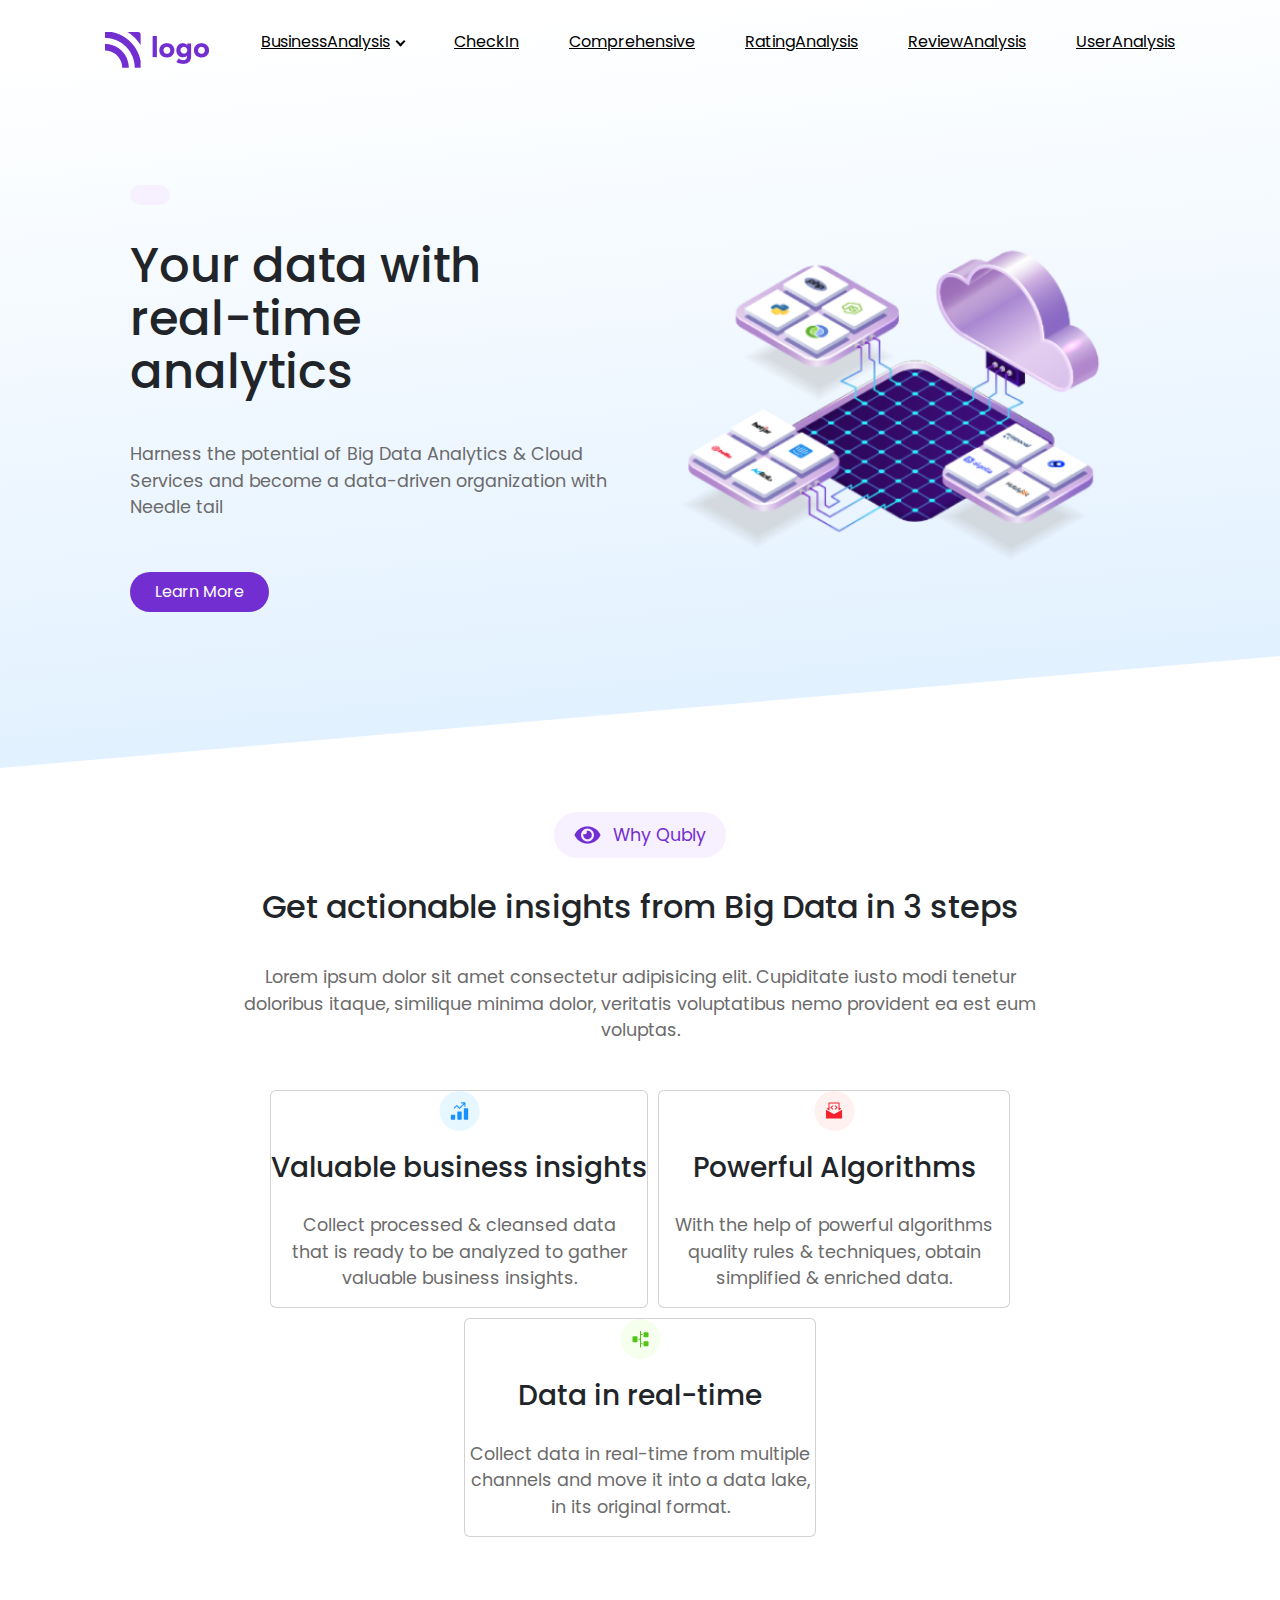
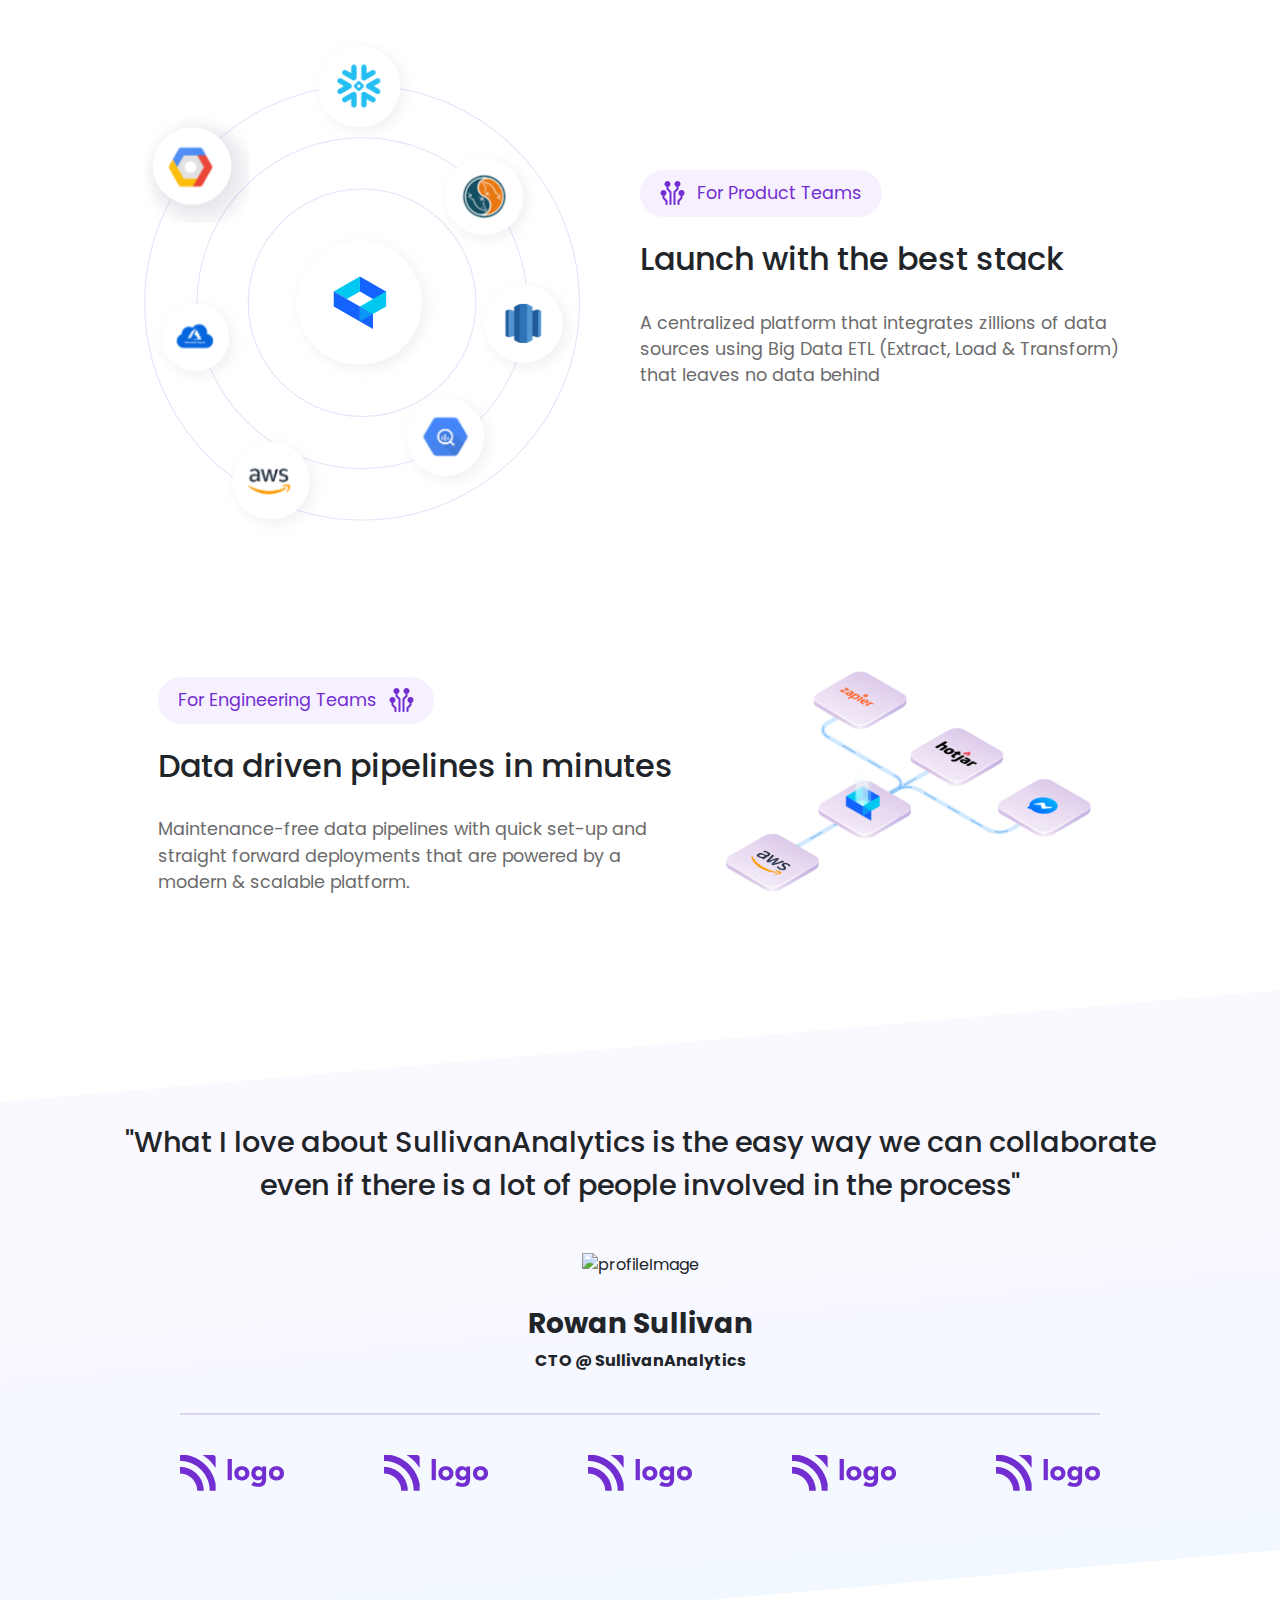
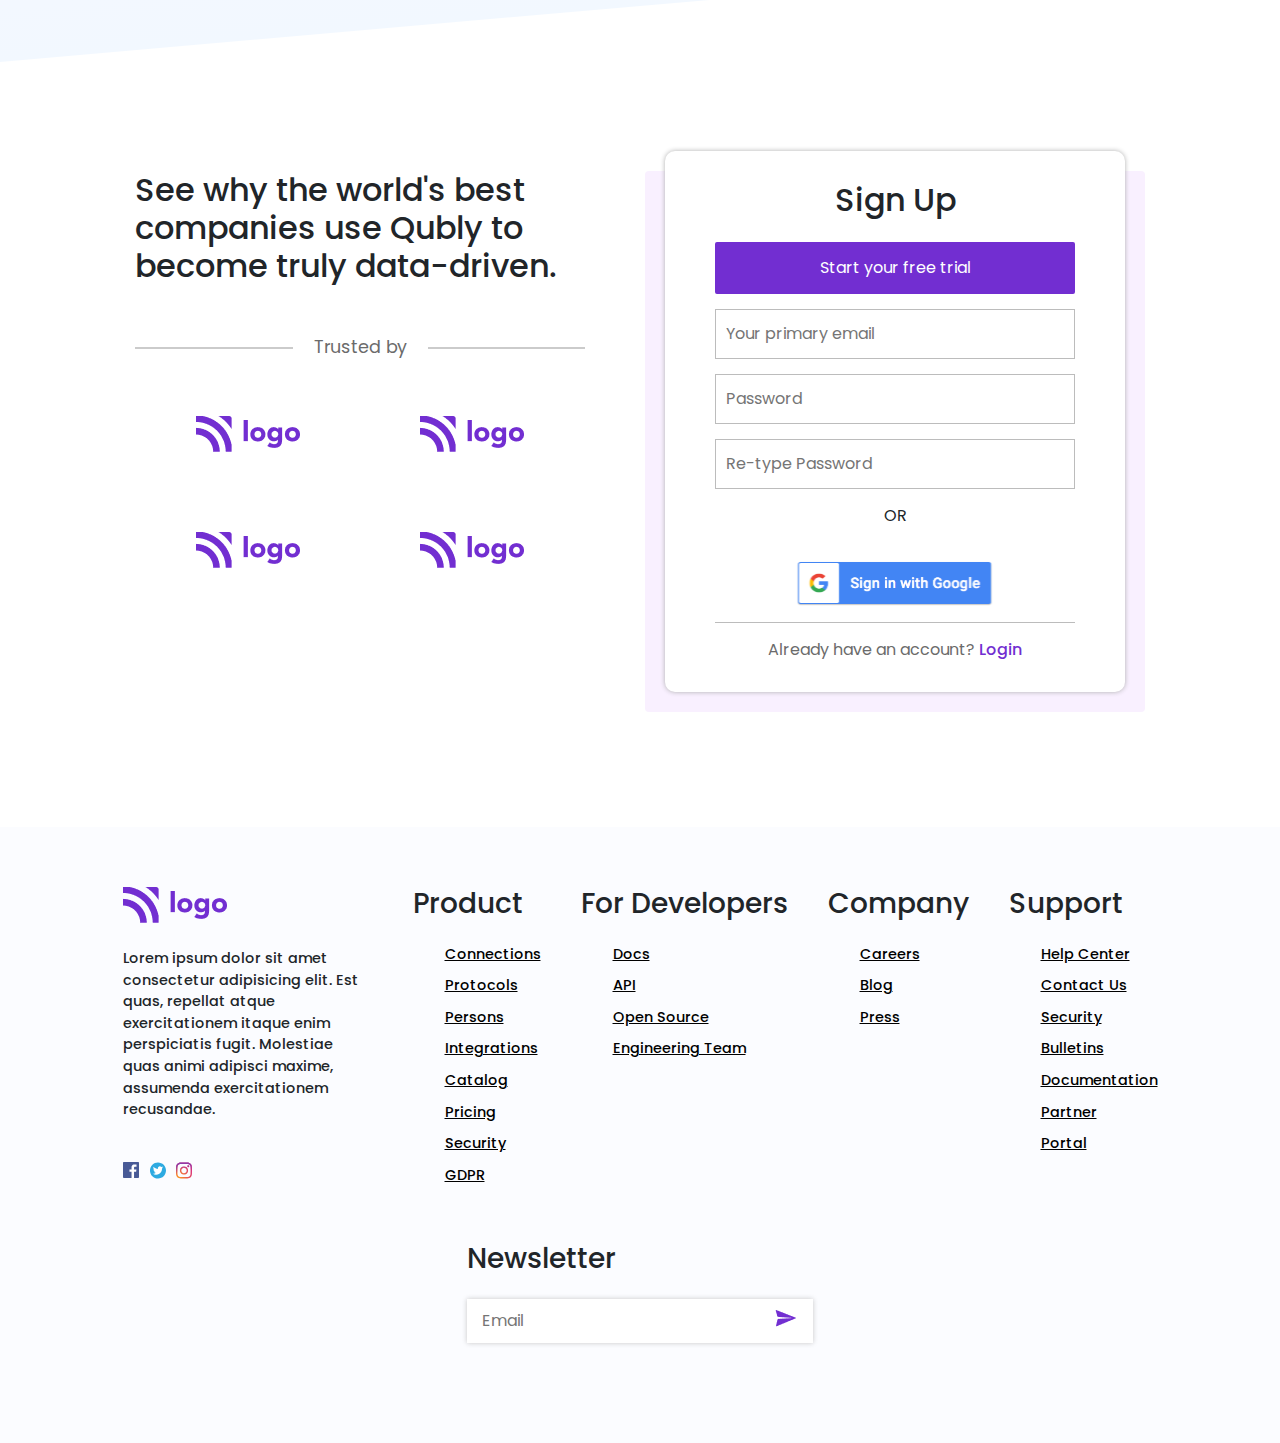
==== index.html @ 21f2624f "boostrap added" ====
<!DOCTYPE html>
<html lang="en">
  <head>
    <meta charset="UTF-8" />
    <meta http-equiv="X-UA-Compatible" content="IE=edge" />
    <meta name="viewport" content="width=device-width, initial-scale=1.0" />
    <title>Data Analytics</title>
    <link rel="stylesheet" href="./CSS/style.css" />
    <link rel="preconnect" href="https://fonts.googleapis.com" />
    <link rel="preconnect" href="https://fonts.gstatic.com" crossorigin />
    <link
      href="https://fonts.googleapis.com/css2?family=Poppins:ital,wght@0,100;0,200;0,300;0,400;0,500;0,600;0,700;0,800;0,900;1,100;1,200;1,300;1,400;1,500;1,600;1,700;1,800;1,900&display=swap"
      rel="stylesheet"
    />

    <!-- boostrap -->

    <link href="https://cdn.jsdelivr.net/npm/bootstrap@5.3.3/dist/css/bootstrap.min.css" rel="stylesheet" integrity="sha384-QWTKZyjpPEjISv5WaRU9OFeRpok6YctnYmDr5pNlyT2bRjXh0JMhjY6hW+ALEwIH" crossorigin="anonymous">
  </head>
  <body>
    <div class="wrapper-container">
      <!-- Header -->
      <header class="header-section">
        <div class="header-content">
          <!-- Navbar -->
          <nav aria-label="Navbar">
            <div class="navbar-container p-15">
              <a href="./index.html">
                <img src="./images/Logo.png" alt="logo" class="logo nav-logo" />
              </a>
             
              <div class="toggle-bar">
                <span class="bar"></span>
              </div>
              <div class="nav-elements">
                <ul class="grow-list">
                  <li class="list-item"><a href="./Components/BusinessAnalysis.html">BusinessAnalysis</a></li>
                  <li class="list-item"><a href="">CheckIn</a></li>
                  <li class="list-item"><a href="">Comprehensive</a></li>
                  <li class="list-item"><a href="">RatingAnalysis</a></li>
                  <li class="list-item"><a href="">ReviewAnalysis</a></li>
                  <li class="list-item"><a href="">UserAnalysis</a></li>
                </ul>
              </div>
            </div>
          </nav>
          <!-- Hero Section -->
          <div class="hero-container p-15">
            <div class="hero-left">
              <div class="version highlight">
              </div>
              <h1 class="hero-heading">
                <span>Your data with</span> real-time analytics
              </h1>
              <p class="hero-description">
                <span
                  >Harness the potential of Big Data Analytics & Cloud Services </span
                >and become a data-driven organization with Needle tail
              </p>
              <div class="hero-btn-container">
                <button class="customize-btn hero-btn-1">Learn More </button>
              </div>
            </div>
            <img src="./images/image 1.png" alt="hero-image" class="hero-img" />
          </div>
        </div>
      </header>

      <!-- Mid Section -->
      <main class="main-section">
        <div class="mid-container p-15">
          <div class="mid-top">
            <div class="highlight">
              <img src="./images/Icon awesome-eye.png" alt="eyeImage" />
              <span>Why Qubly</span>
            </div>
            <h2 class="mid-heading">
              Get actionable insights from Big Data in 3 steps
            </h2>
            <p class="mid-description">
              Lorem ipsum dolor sit amet consectetur adipisicing elit.
              Cupiditate iusto modi tenetur doloribus itaque, similique minima
              dolor, veritatis voluptatibus nemo provident ea est eum voluptas.
            </p>
          </div>

          <div class="mid-cards-container">
            <!-- card 1 -->
            <div class="card">
              <img src="./images/chart-bar-33.svg" alt="chartImage" />
              <h3 class="card-heading">Valuable business insights</h3>
              <p class="card-description">
                <span>Collect processed & cleansed data that </span
                ><span>is ready to be analyzed to gather </span>valuable
                business insights.
              </p>
            </div>

            <!-- Card 2 -->
            <div class="card">
              <img src="./images/newsletter-dev.svg" alt="newsletterImage" />
              <h3 class="card-heading">Powerful Algorithms</h3>
              <p class="card-description">
                <span>With the help of powerful algorithms </span
                ><span>quality rules & techniques, obtain </span>simplified &
                enriched data.
              </p>
            </div>

            <!-- Card 3 -->
            <div class="card">
              <img src="./images/timeline.svg" alt="chartImage" />
              <h3 class="card-heading">Data in real-time</h3>
              <p class="card-description">
                <span>Collect data in real-time from multiple </span
                ><span>channels and move it into a data lake, in </span>its
                original format.
              </p>
            </div>
          </div>

          <!-- Product Teams -->
          <div class="teams-container">
            <img
              src="./images/Group 21.svg"
              alt="productImage"
              class="team-img"
            />
            <div class="team">
              <div class="highlight">
                <img src="./images/Group 11.svg" alt="" />
                <span>For Product Teams</span>
              </div>
              <h2 class="product-teams-heading">Launch with the best stack</h2>
              <p class="product-team-description">
                <span
                  >A centralized platform that integrates zillions of data
                  sources </span
                ><span
                  >using Big Data ETL (Extract, Load & Transform) that leaves </span
                >no data behind
              </p>
            </div>
          </div>

          <!-- Engineering Teams -->
          <div class="teams-container engineering-team">
            <div class="team">
              <div class="highlight">
                <img src="./images/Group 11.svg" alt="" />
                <span>For Engineering Teams</span>
              </div>
              <h2 class="product-teams-heading">
                Data driven pipelines in minutes
              </h2>
              <p class="product-team-description">
                <span
                  >Maintenance-free data pipelines with quick set-up and </span
                ><span>
                  straight forward deployments that are powered by a modern </span
                >& scalable platform.
              </p>
            </div>
            <img src="./images/image 6.png" alt="" class="team-img" />
          </div>
        </div>
      </main>

      <!-- CTO -->
      <section class="cto-section">
        <div class="cto-container p-15">
          <div class="cto-profile">
            <p class="cto-description">
              <span
                >"What I love about SullivanAnalytics is the easy way we can
                collaborate even if </span
              >there is a lot of people involved in the process"
            </p>
            <img src="./images/Profile.svg" alt="profileImage" />
            <div class="profile-details">
              <h3 class="profile">Rowan Sullivan</h3>
              <span class="profile">CTO @ SullivanAnalytics</span>
            </div>
          </div>
          <div class="logo-container">
            <img src="./images/Logo.png" alt="" class="logo mid-logo" />
            <img src="./images/Logo.png" alt="" class="logo mid-logo" />
            <img src="./images/Logo.png" alt="" class="logo mid-logo" />
            <img src="./images/Logo.png" alt="" class="logo mid-logo" />
            <img src="./images/Logo.png" alt="" class="logo mid-logo" />
          </div>
        </div>
      </section>

      <!-- Mid Bottom -->
      <section class="mid-bottom">
        <div class="mid-bottom-container p-15">
          <div class="mid-bottom-left">
            <h2 class="mid-bottom-heading">
              <span>See why the world's best </span
              ><span>companies use Qubly to </span>become truly data-driven.
            </h2>
            <p>Trusted by</p>
            <div class="mid-bottom-logo-container">
              <img src="./images/Logo.png" alt="" class="logo" />
              <img src="./images/Logo.png" alt="" class="logo" />
              <img src="./images/Logo.png" alt="" class="logo" />
              <img src="./images/Logo.png" alt="" class="logo" />
            </div>
          </div>
          <div class="sign-up">
            <div class="sign-up-container">
              <h2 class="sign-up-heading">Sign Up</h2>
              <button class="trial-btn">Start your free trial</button>
              <input
                type="email"
                name="Email"
                id=""
                class="email"
                placeholder="Your primary email"
              />
              <input
                type="password"
                name="Password"
                id=""
                class="password"
                placeholder="Password"
              />
              <input
                type="password"
                name="ConfirmPassword"
                id=""
                placeholder="Re-type Password"
              />
              <p>OR</p>
              <a href=""
                ><img
                  src="./images/btn_google_signin_dark_normal_web@2x.svg"
                  alt="SignIn"
              /></a>
              <div class="line"></div>
              <span>Already have an account? <a href="/">Login</a></span>
            </div>
          </div>
        </div>
      </section>

      <footer class="footer-section">
        <div class="footer-container p-15">
          <div class="footer-logo-container">
            <img src="./images/Logo.png" alt="logo" class="logo footer-logo" />
            <p>
              Lorem ipsum dolor sit amet consectetur adipisicing elit. Est quas,
              repellat atque exercitationem itaque enim perspiciatis fugit.
              Molestiae quas animi adipisci maxime, assumenda exercitationem
              recusandae.
            </p>
            <div class="social-media">
              <img src="./images/facebook-icon.svg" alt="Facebook" />
              <img src="./images/twitter-3.svg" alt="Twitter" />
              <img src="./images/instagram-2016.svg" alt="Instagram" />
            </div>
          </div>
          <div class="footer-list-container">
            <h3>Product</h3>
            <ul class="footer-list">
              <li class="list-item"><a href="">Connections</a></li>
              <li class="list-item"><a href="">Protocols</a></li>
              <li class="list-item"><a href="">Persons</a></li>
              <li class="list-item"><a href="">Integrations</a></li>
              <li class="list-item"><a href="">Catalog</a></li>
              <li class="list-item"><a href="">Pricing</a></li>
              <li class="list-item"><a href="">Security</a></li>
              <li class="list-item"><a href="">GDPR</a></li>
            </ul>
          </div>
          <div class="footer-list-container">
            <h3>For Developers</h3>
            <ul class="footer-list">
              <li class="list-item"><a href="">Docs</a></li>
              <li class="list-item"><a href="">API</a></li>
              <li class="list-item"><a href="">Open Source</a></li>
              <li class="list-item"><a href="">Engineering Team</a></li>
            </ul>
          </div>
          <div class="footer-list-container">
            <h3>Company</h3>
            <ul class="footer-list">
              <li class="list-item"><a href="">Careers</a></li>
              <li class="list-item"><a href="">Blog</a></li>
              <li class="list-item"><a href="">Press</a></li>
            </ul>
          </div>
          <div class="footer-list-container">
            <h3>Support</h3>
            <ul class="footer-list">
              <li class="list-item"><a href="">Help Center</a></li>
              <li class="list-item"><a href="">Contact Us</a></li>
              <li class="list-item"><a href="">Security</a></li>
              <li class="list-item"><a href="">Bulletins</a></li>
              <li class="list-item"><a href="">Documentation</a></li>
              <li class="list-item"><a href="">Partner</a></li>
              <li class="list-item"><a href="">Portal</a></li>
            </ul>
          </div>
          <div class="footer-list-container">
            <h3>Newsletter</h3>
            <div class="footer-email-container">
              <input
                type="email"
                name="Email"
                id=""
                class="footer-input"
                placeholder="Email"
                onclick="this.placeholder = ''"
                onblur="this.placeholder = 'Email'"
              />
              <img
                src="./images/Icon ionic-ios-send.png"
                alt="send"
                class="send-icon"
              />
            </div>
          </div>
        </div>
      </footer>
    </div>
    <script src="./JS/script.js"></script>
    <!--boostrap script -->
    <script src="https://cdn.jsdelivr.net/npm/bootstrap@5.3.3/dist/js/bootstrap.bundle.min.js" integrity="sha384-YvpcrYf0tY3lHB60NNkmXc5s9fDVZLESaAA55NDzOxhy9GkcIdslK1eN7N6jIeHz" crossorigin="anonymous"></script>
  </body>
</html>
---- CSS/style.css ----
*,
*::before,
*::after {
  margin: 0;
  padding: 0;
  box-sizing: border-box;
  font-family: "Poppins", sans-serif;
}

html {
  scroll-behavior: smooth;
}

.wrapper-container {
  overflow-x: hidden;
  background-color: #ffffff;
}

:root {
  --bg-1: linear-gradient(
    0deg,
    rgba(226, 241, 255, 1) 0%,
    rgba(255, 255, 255, 1) 100%
  );
  --bg-2: linear-gradient(
    180deg,
    rgba(252, 248, 255, 1) 0%,
    rgba(242, 248, 255, 1) 100%
  );
  --purple: #722ed1;
  --light-purple: #f7f1ff;
  --secondary-font-color: hsl(0, 0%, 42%);
  --secondary-font-size: 1.1rem;
}

/* Common For All */
li {
  list-style: none;
}

a {
  text-decoration: none;
}

h2 {
  font-size: 2.2rem;
  font-weight: 600;
  line-height: 3.2rem;
}

li, .btn, .trial-btn, .toggle-bar {
    -webkit-tap-highlight-color: transparent;
}

.p-15 {
  padding: 15px;
}

.navbar-container,
.hero-container,
.mid-container,
.footer-container {
  max-width: 1100px;
  margin: auto;
}

.customize-btn {
  padding: 8px 25px;
  border-radius: 100vmax;
  border: 2px solid blue;
  color: blue;
  cursor: pointer;
  font-size: 1rem;
  background-color: #ffffff;
  transition: background 0.2s, color 0.2s, transform 0.2s;
  overflow: hidden;
  outline: none;
  box-shadow: none;
  position: relative;
}

.customize-btn:active {
  transform: translateY(3px);
}

.customize-btn:hover {
  color: #7a5b5b;
  z-index: 0;
}

.customize-btn::after {
  content: "";
  position: absolute;
  top: 0;
  left: 0;
  width: 180px;
  height: 200px;
  background-color: blue;
  border-radius: 100vmax;
  transform: translate(-25px, -75px) scale(0.1);
  opacity: 0;
  z-index: -1;
  transition: transform 0.4s, opacity 0.4s, background-color 0.4s;
}

.customize-btn:hover::after {
  opacity: 1;
  transform-origin: 100px 100px;
  transform: scale(1) translate(-13px, -75px);
}

/* Navbar */
.navbar-container {
  display: flex;
  justify-content: space-between;
  align-items: center;
  z-index: 10;
}

/* Hamburger */
.toggle-bar {
  width: 46px;
  cursor: pointer;
}

.bar {
  width: 100%;
  height: 5px;
  border-radius: 100vmax;
  background-color: var(--purple);
  display: block;
  margin: 50% auto;
  position: relative;
  transform: rotate(0deg);
  transition: 0.3s;
}

.bar::before {
  position: relative;
  content: "";
  display: block;
  width: 45px;
  height: 5px;
  border-radius: 100vmax;
  background-color: var(--purple);
  bottom: 16px;
  transition: 0.3s;
}

.bar::after {
  position: relative;
  content: "";
  display: block;
  width: 45px;
  height: 5px;
  border-radius: 100vmax;
  background-color: var(--purple);
  top: 12px;
  transform: rotate(180deg);
  transition: 0.3s;
}

.toggle-bar.active .bar::before {
  opacity: 0;
  transition: 0.3s;
}

.toggle-bar.active .bar::after {
  transform: rotate(90deg);
  transition: transform 0.3s;
  top: -4px;
}

.toggle-bar.active .bar {
  transform: rotate(45deg);
  transition: transform 0.3s;
  transition: 0.3s;
}

/* Hamburger Menu */
@media only screen and (max-width: 767px) {
  .nav-elements {
    position: fixed;
    display: flex;
    flex-direction: column;
    justify-content: center;
    align-items: center;
    gap: 15px;
    top: 80px;
    right: -100%;
    transition: 0.3s;
    background: linear-gradient(
      0deg,
      rgb(232, 215, 244) 0%,
      rgb(224, 235, 249) 100%
    );
    border-radius: 15px;
    padding: 15px;
    z-index: 10;
  }

  .grow-list {
    display: flex;
    flex-direction: column;
    justify-content: center;
    align-items: center;
    gap: 10px;
  }

  .nav-elements.active {
    right: 20px;
  }

  .nav-btn {
    border: none;
  }
}

.grow-list .list-item a {
  color: #000000;
  transition: 0.2s;
}

.grow-list .list-item a:hover {
  color: var(--purple);
  transform: scale(1.2);
  transition: transform 0.2s ease;
}

.grow-list li:nth-child(1)::after {
  position: relative;
  content: '';
  display: inline-block;
  width: 7px;
  height: 7px;
  top: -2px;
  border-bottom: 2px solid #000000;
  border-right: 2px solid #000000;
  margin-left: 7px; 
  rotate: 45deg;
}

.grow-list li:nth-child(1):hover::after {
  transform: scale(1.1);
  border-color: var(--purple);
  transition: all 0.2s ease-in-out;
}

.nav-btn:hover {
  border-color: transparent;
  transition: 0.2s;
}

/* Hero Section */
.header-section {
  background: var(--bg-1);
  transform: skew(0, -5deg);
}

.header-content {
  transform: skew(0, 5deg);
}

.hero-container {
  display: flex;
  flex-wrap: wrap;
  justify-content: center;
  align-items: center;
  gap: 40px;
  padding-top: 60px;
  padding-bottom: 40px;
}

.hero-left {
  display: flex;
  flex-direction: column;
  justify-content: center;
  align-items: flex-start;
  gap: 30px;
}

.highlight {
  background-color: var(--light-purple);
  padding: 10px 20px;
  border-radius: 100vmax;
  color: var(--purple);
  font-size: var(--secondary-font-size);
  font-weight: 400;
  display: flex;
  justify-content: center;
  align-items: center;
  gap: 12px;
}

.highlight a {
  text-decoration: underline;
  color: var(--purple);
}

.highlight a:hover {
  color: #4c1994;
}

.hero-heading {
  font-size: 2.5rem;
  line-height: 3rem;
  max-width: 380px;
}

.hero-description {
  font-size: var(--secondary-font-size);
  color: var(--secondary-font-color);
  max-width: 500px;
}

.hero-btn-1 {
  background-color: var(--purple);
  color: #ffffff;
  border: none;
}

.hero-btn-1:hover {
  color: var(--purple);
}

.hero-btn-1::after {
  background-color: #ffffff;
}

.hero-btn-2 {
  border: none;
}

.hero-btn-container {
  display: flex;
  flex-wrap: wrap;
  justify-content: center;
  align-items: center;
  gap: 20px;
}

.hero-img {
  width: 100%;
  max-width: 500px;
}

/* Mid Section */
.mid-container {
  padding-top: 100px;
}

.mid-top {
  display: flex;
  flex-direction: column;
  justify-content: center;
  align-items: center;
  gap: 30px;
}

.mid-heading {
  text-align: center;
}

.mid-description {
  text-align: center;
  max-width: 800px;
  color: var(--secondary-font-color);
  font-size: var(--secondary-font-size);
}

.mid-cards-container {
  display: flex;
  flex-wrap: wrap;
  justify-content: center;
  align-items: center;
  gap: 10px;
  padding-top: 30px;
}

.card {
  display: flex;
  flex-direction: column;
  justify-content: center;
  align-items: center;
  gap: 20px;
}

.card-heading {
  text-align: center;
}

.card-description {
  text-align: center;
  max-width: 350px;
  font-size: var(--secondary-font-size);
  color: var(--secondary-font-color);
}

/* Product Teams */
.teams-container {
  display: flex;
  flex-wrap: wrap;
  justify-content: center;
  align-items: center;
  gap: 60px;
  margin-top: 100px;
}

.team-img {
  width: 100%;
  max-width: 450px;
}

.team {
  display: flex;
  flex-direction: column;
  justify-content: center;
  align-items: flex-start;
  gap: 20px;
}

.team h2 {
  line-height: 2.8rem;
}

.team p {
  font-size: var(--secondary-font-size);
  color: var(--secondary-font-color);
  max-width: 510px;
}

.engineering-team {
  margin-top: 120px;
}

.engineering-team img {
  order: 1;
}

.engineering-team .team {
  order: 2;
}

@media only screen and (min-width: 1082px) {
  .engineering-team img {
    order: 2;
  }

  .engineering-team .team {
    order: 1;
  }

  .engineering-team {
    gap: 0;
  }
}

/* CTO Section */
.cto-section {
  background: var(--bg-2);
  transform: skew(0, -5deg);
  margin-top: 100px;
  padding: 60px 0px;
}

.cto-container {
  transform: skew(0, 5deg);
  display: flex;
  flex-direction: column;
  justify-content: center;
  align-items: center;
  gap: 40px;
}

.cto-profile {
  display: flex;
  flex-direction: column;
  justify-content: center;
  align-items: center;
  gap: 30px;
}

.cto-description {
  text-align: center;
  font-size: 1.8rem;
  font-weight: 500;
  max-width: 1100px;
}

.profile-details {
  display: flex;
  flex-direction: column;
  justify-content: center;
  align-items: center;
}

.profile {
  font-weight: 700;
}

.logo-container {
  border-top: 2px solid rgb(216, 210, 235);
  padding: 40px 0px;
  display: flex;
  flex-wrap: wrap;
  justify-content: center;
  align-items: center;
  row-gap: 40px;
  column-gap: 100px;
}

/* Mid Bottom / Sign Up Form */
.mid-bottom-container {
  display: flex;
  flex-wrap: wrap;
  justify-content: center;
  align-items: flex-start;
  gap: 60px;
  row-gap: 100px;
  margin-top: 150px;
}

.mid-bottom-left {
  display: flex;
  flex-direction: column;
  justify-content: center;
  align-items: center;
  gap: 40px;
  max-width: 450px;
}

.mid-bottom-left p {
  color: var(--secondary-font-color);
  font-size: var(--secondary-font-size);
  position: relative;
  width: 100%;
  display: flex;
  justify-content: center;
}

.mid-bottom-left p::before {
  content: "";
  display: block;
  position: absolute;
  right: 65%;
  top: 50%;
  width: 35%;
  height: 2px;
  background: #cbcbcb;
}

.mid-bottom-left p::after {
  content: "";
  display: block;
  position: absolute;
  left: 65%;
  top: 50%;
  width: 35%;
  height: 2px;
  background: #cbcbcb;
}

.mid-bottom-logo-container {
  display: flex;
  flex-wrap: wrap;
  justify-content: center;
  align-items: center;
  row-gap: 80px;
  column-gap: 120px;
  max-width: 400px;
}

.sign-up {
  background-color: #f9f0ff;
  padding: 0px 20px;
  border-radius: 4px;
  width: 100%;
  max-width: 500px;
}

.sign-up-container {
  display: flex;
  flex-direction: column;
  justify-content: center;
  align-items: center;
  gap: 15px;
  background-color: #ffffff;
  padding: 30px 40px;
  position: relative;
  bottom: 20px;
  border-radius: 10px;
  box-shadow: 0px 0px 5px #afafaf;
}

.sign-up-heading {
  font-size: 2rem;
}

.trial-btn {
  padding: 12px 20px;
  font-size: 1rem;
  width: 100%;
  background-color: var(--purple);
  color: #ffffff;
  border: 2px solid var(--purple);
  border-radius: 2px;
  cursor: pointer;
}

.trial-btn:hover {
  background-color: #ffffff;
  color: var(--purple);
}

.sign-up-container input {
  width: 100%;
  padding: 12px 10px;
  font-size: 1rem;
  border: 1px solid #bcbcbc;
}

.line {
  width: 100%;
  height: 1px;
  background-color: #bcbcbc;
}

.sign-up-container > span {
  color: var(--secondary-font-color);
  text-align: center;
}

.sign-up-container > span > a {
  text-decoration: none;
  color: var(--purple);
  font-weight: 500;
}

.sign-up-container > span > a:hover {
  text-decoration: underline;
}

/* Footer */
.footer-section {
  background-color: #fbfcff;
  margin-top: 100px;
}

.footer-container {
  display: flex;
  flex-wrap: wrap;
  gap: 40px;
  justify-content: center;
  align-items: flex-start;
  padding-top: 60px;
  padding-bottom: 60px;
}

.footer-logo-container {
  display: flex;
  flex-direction: column;
  justify-content: center;
  align-items: flex-start;
  gap: 25px;
  max-width: 250px;
  font-size: 0.9rem;
  font-weight: 500;
}

.social-media {
  display: flex;
  justify-content: center;
  gap: 10px;
}

.footer-list-container {
  display: flex;
  flex-direction: column;
  justify-content: center;
  align-items: flex-start;
  gap: 15px;
}

.footer-list {
  display: flex;
  flex-direction: column;
  justify-content: center;
  align-items: flex-start;
  gap: 10px;
  font-size: 0.9rem;
}

.footer-list a {
  color: #000000;
  font-weight: 500;
}

.footer-list a:hover {
  color: var(--purple);
}

.footer-email-container {
  position: relative;
}

.footer-email-container input {
  padding: 10px 15px;
  background-color: #ffffff;
  border: none;
  box-shadow: 0px 0px 5px hsl(0, 0%, 78%);
}

.footer-email-container input:focus {
  outline: none;
}

.send-icon {
  position: absolute;
  top: 25%;
  right: 5%;
  cursor: pointer;
}

/* For Larger Screens */
@media only screen and (min-width: 768px) {
  /* Navbar */
  .toggle-bar {
    display: none;
  }

  .navbar-container {
    padding-top: 30px;
  }

  .nav-elements {
    display: flex;
    justify-content: center;
    align-items: center;
    gap: 50px;
  }

  .grow-list {
    display: flex;
    justify-content: center;
    align-items: center;
    gap: 50px;
  }

  /* Hero Section */
  .hero-container {
    padding-top: 100px;
    padding-bottom: 100px;
    gap: 20px;
  }

  .hero-left {
    gap: 35px;
  }

  .hero-heading {
    font-size: 3rem;
    max-width: 460px;
    line-height: 3.3rem;
  }

  /* Mid Bottom / Sign up */
  .sign-up-container {
    padding: 30px 50px;
  }

  /* Footer */
  .footer-container {
    padding-bottom: 100px;
  }
}
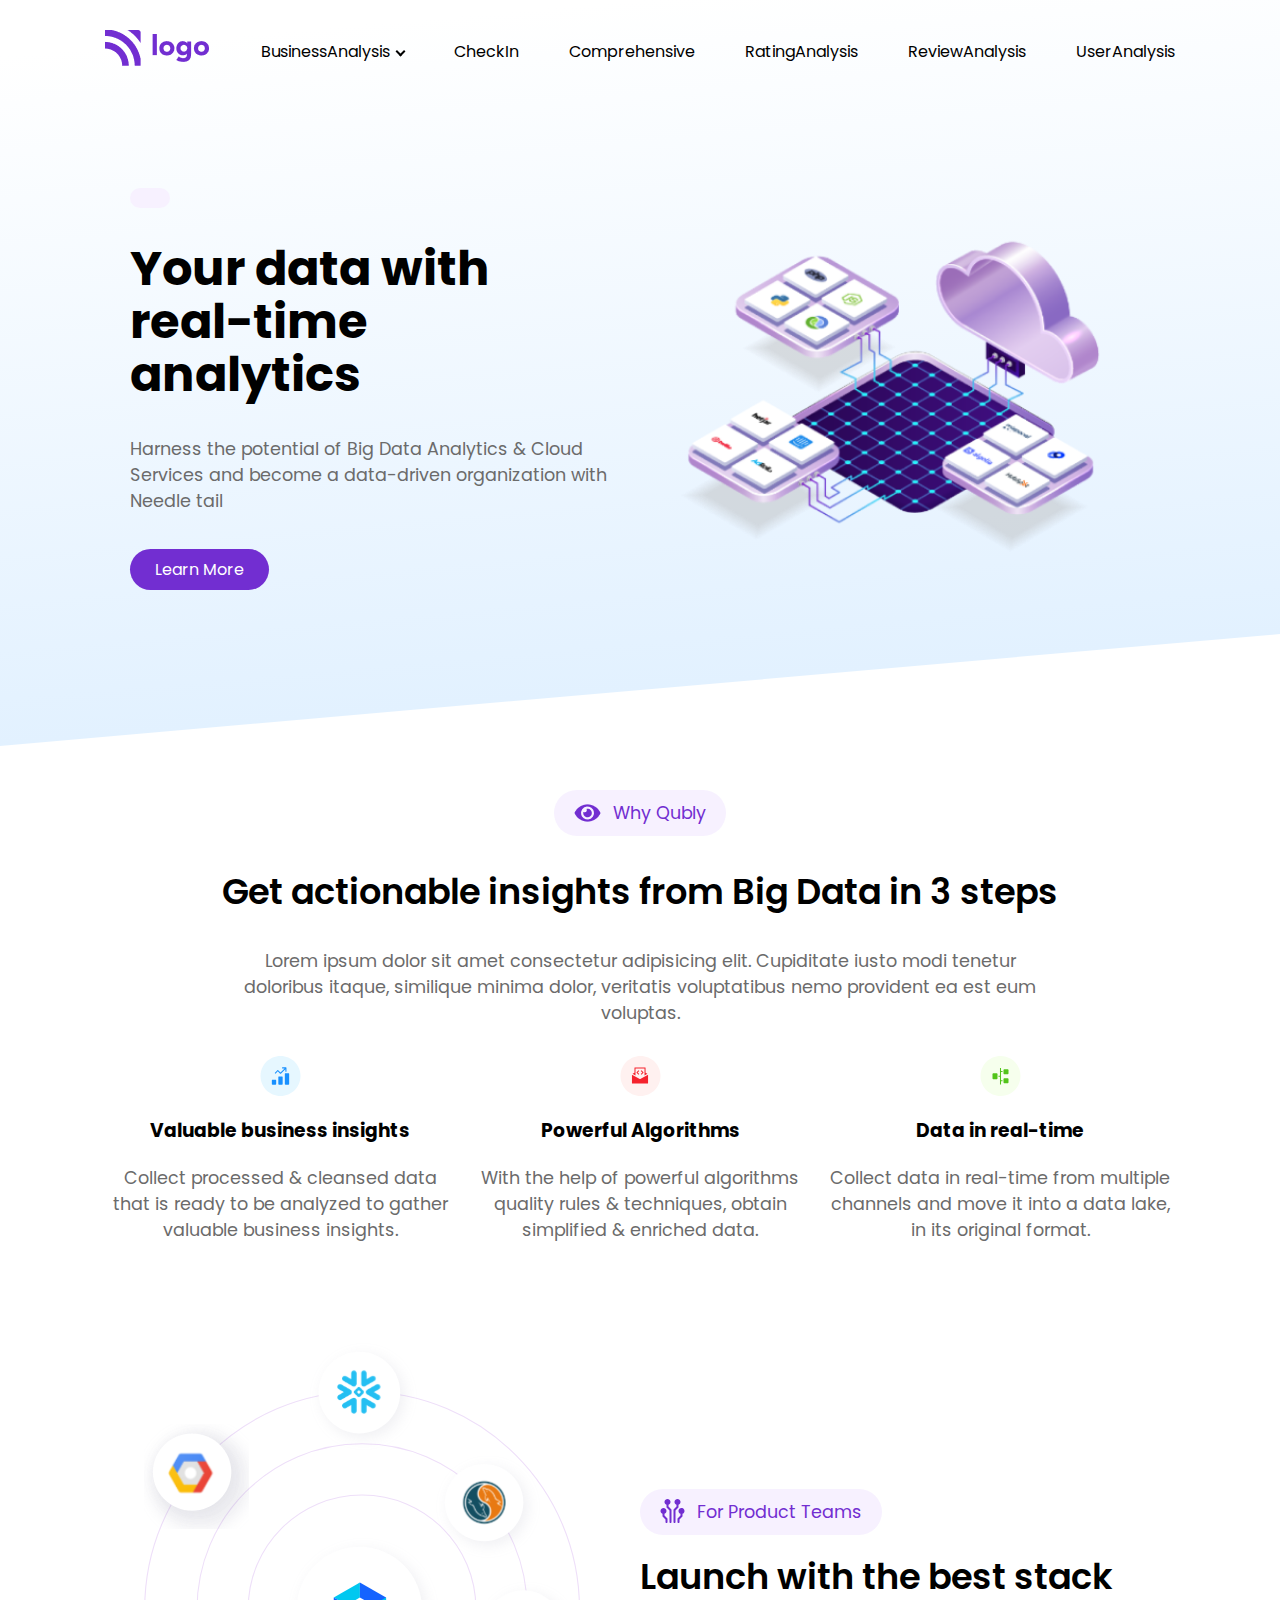
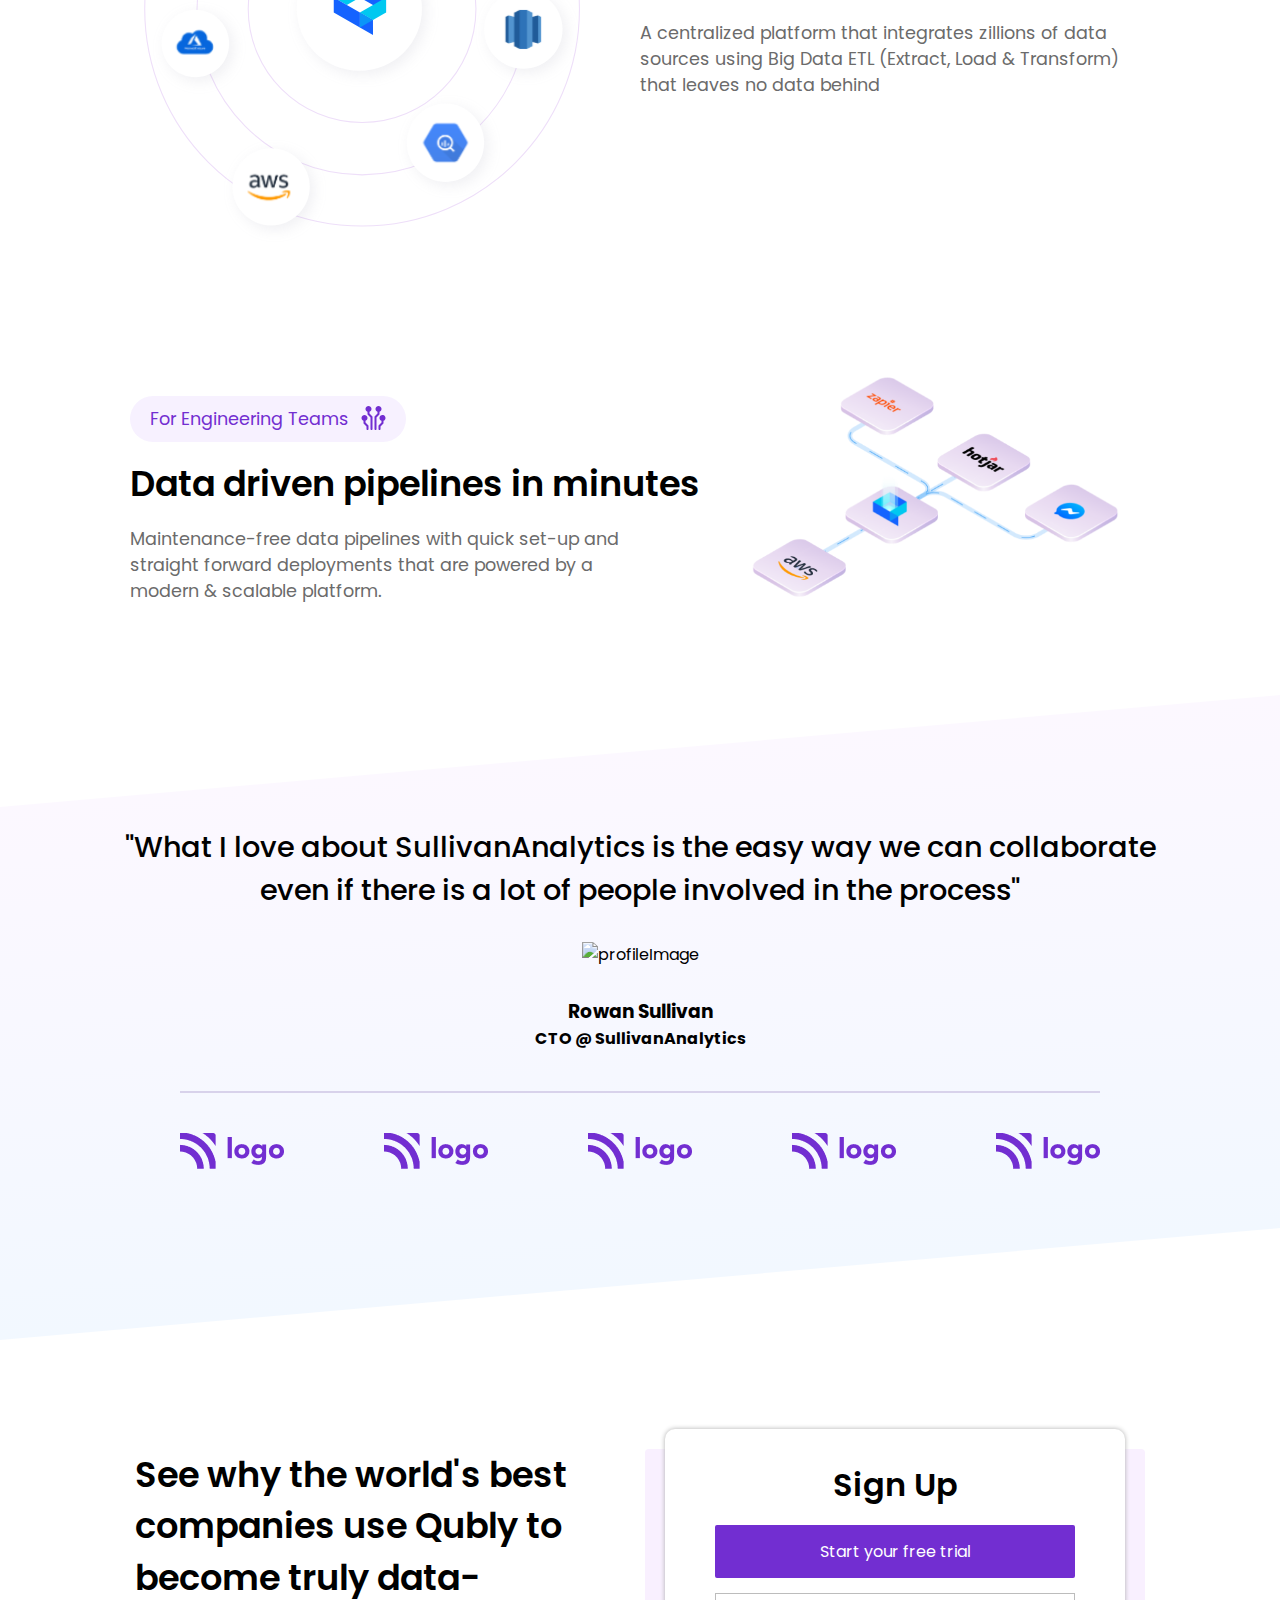
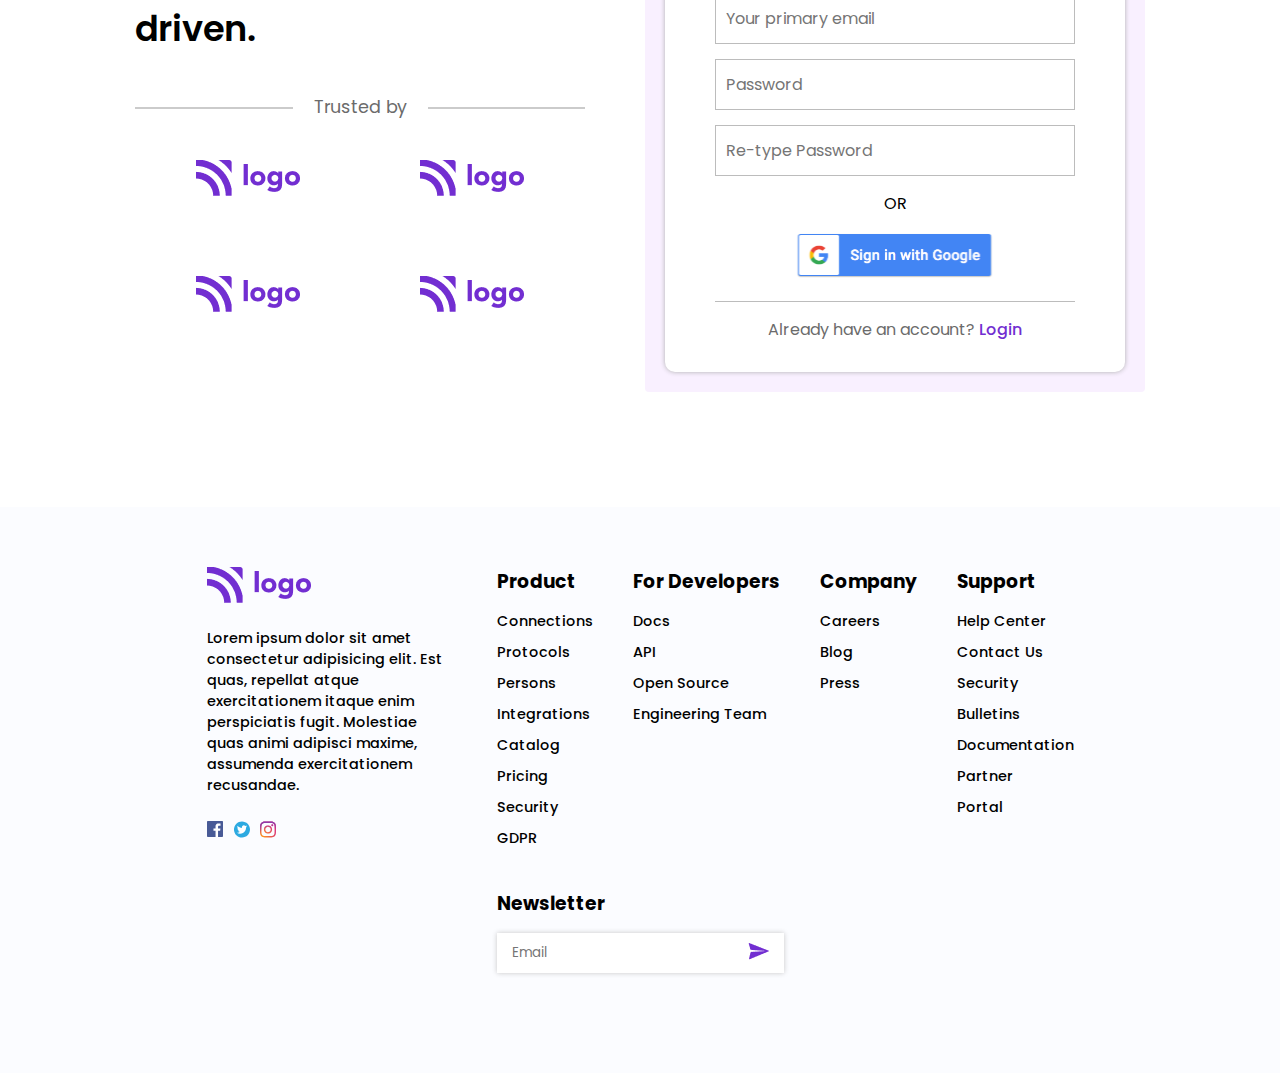
==== commit 9c2c4571: "css added" ====
--- a/index.html
+++ b/index.html
@@ -15,7 +15,7 @@
 
     <!-- boostrap -->
 
-    <link href="https://cdn.jsdelivr.net/npm/bootstrap@5.3.3/dist/css/bootstrap.min.css" rel="stylesheet" integrity="sha384-QWTKZyjpPEjISv5WaRU9OFeRpok6YctnYmDr5pNlyT2bRjXh0JMhjY6hW+ALEwIH" crossorigin="anonymous">
+    <!-- <link href="https://cdn.jsdelivr.net/npm/bootstrap@5.3.3/dist/css/bootstrap.min.css" rel="stylesheet" integrity="sha384-QWTKZyjpPEjISv5WaRU9OFeRpok6YctnYmDr5pNlyT2bRjXh0JMhjY6hW+ALEwIH" crossorigin="anonymous"> -->
   </head>
   <body>
     <div class="wrapper-container">
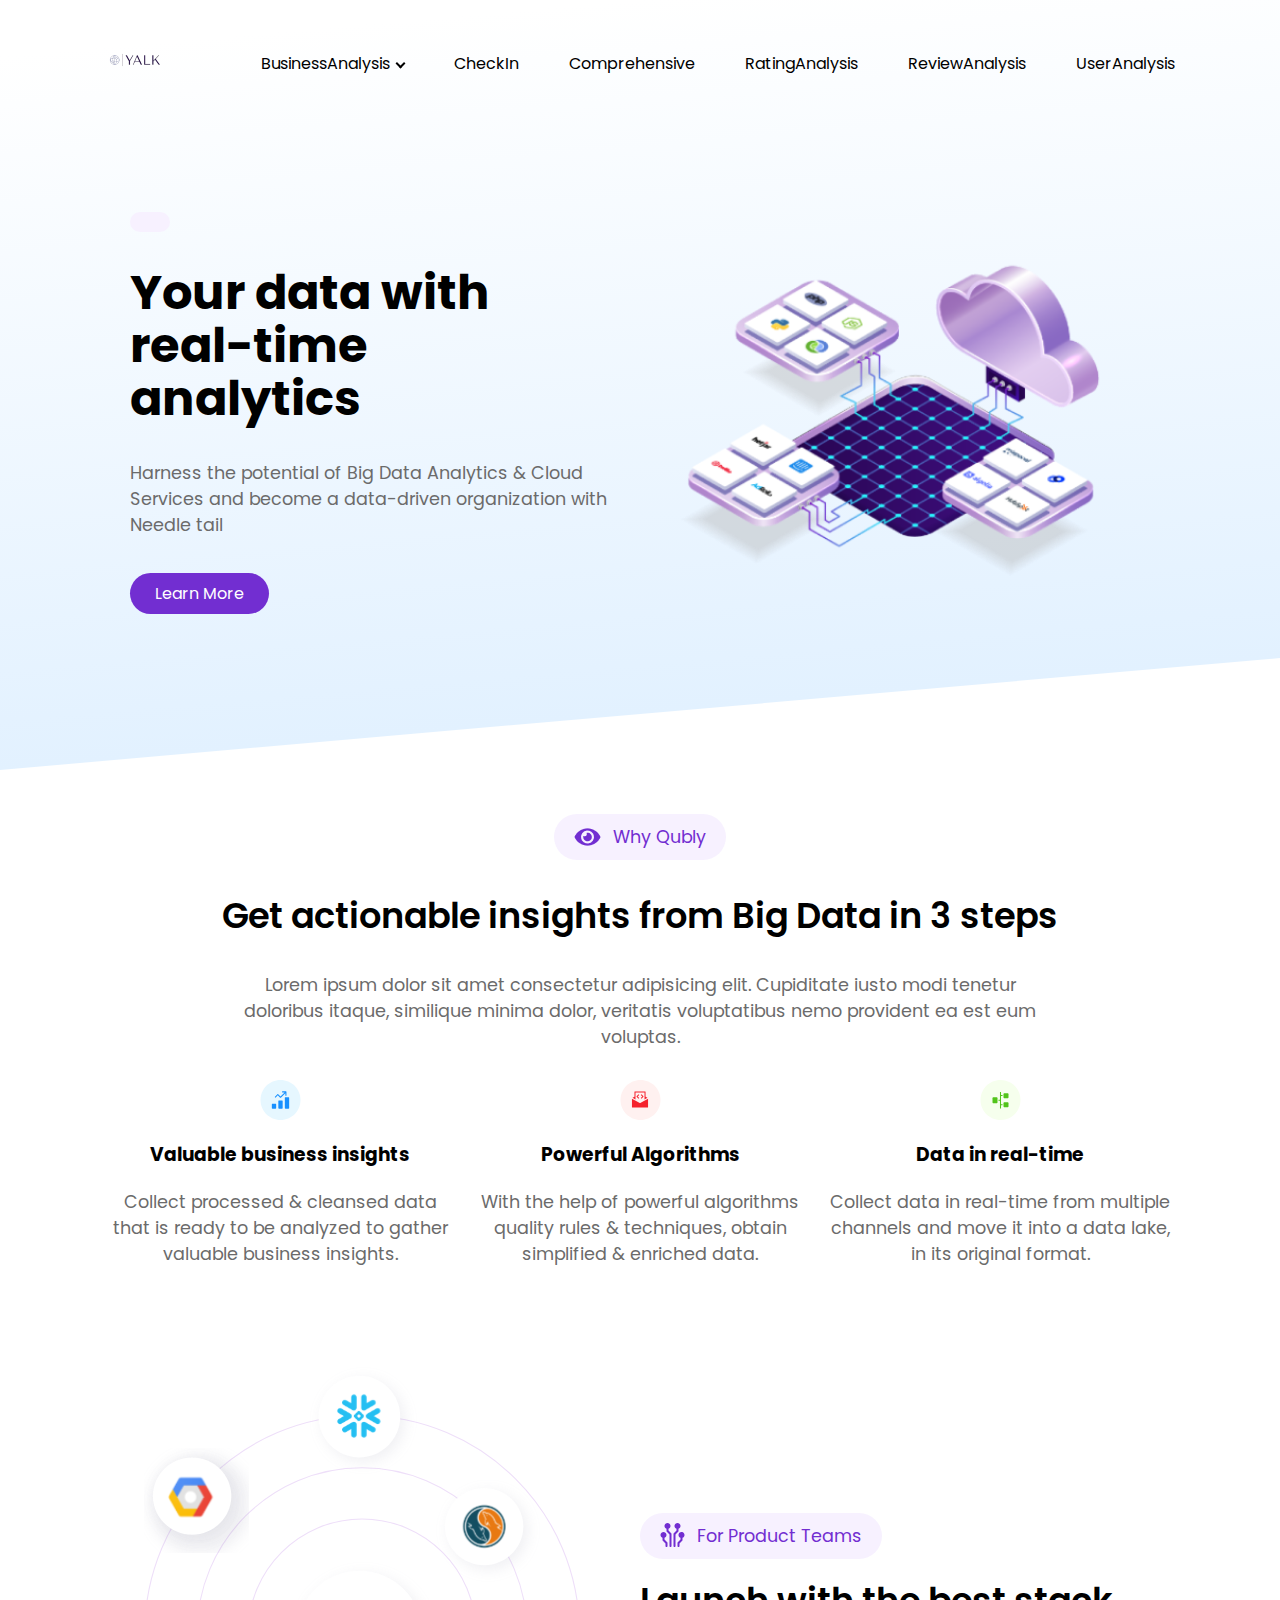
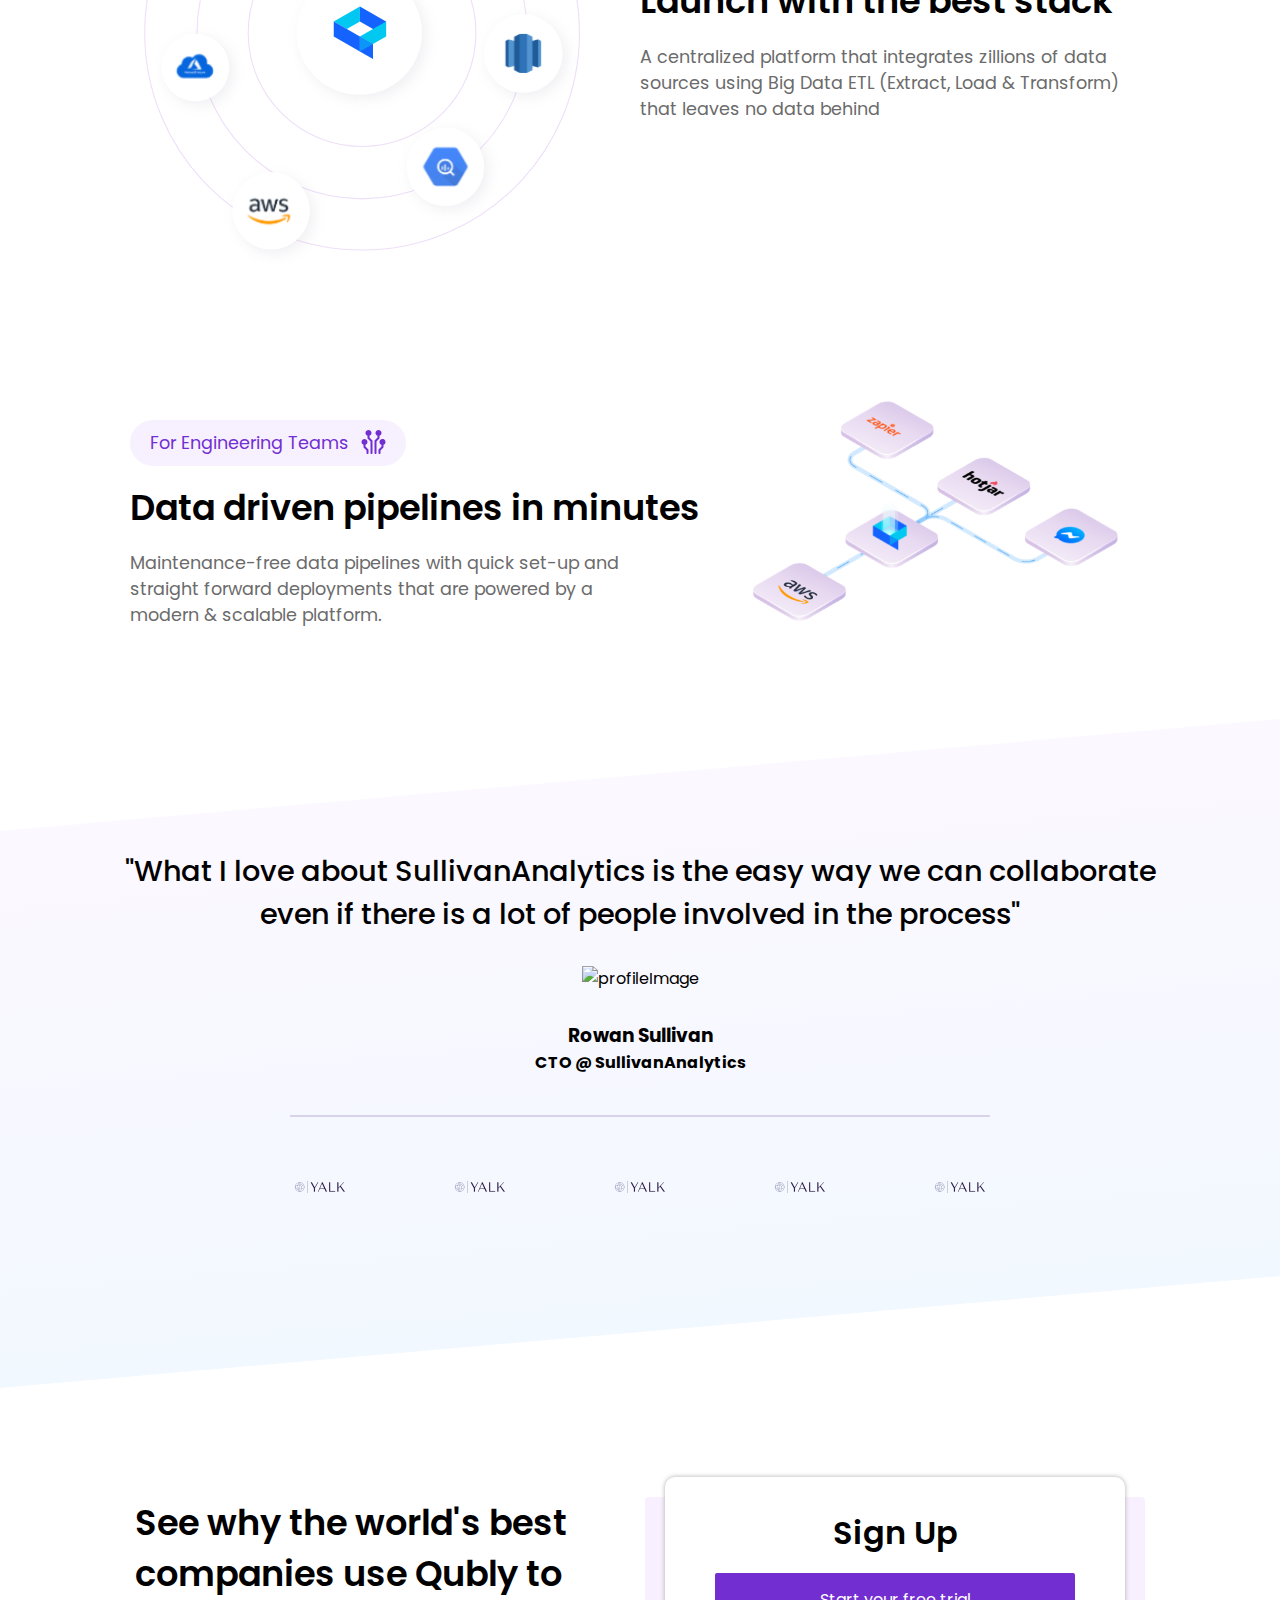
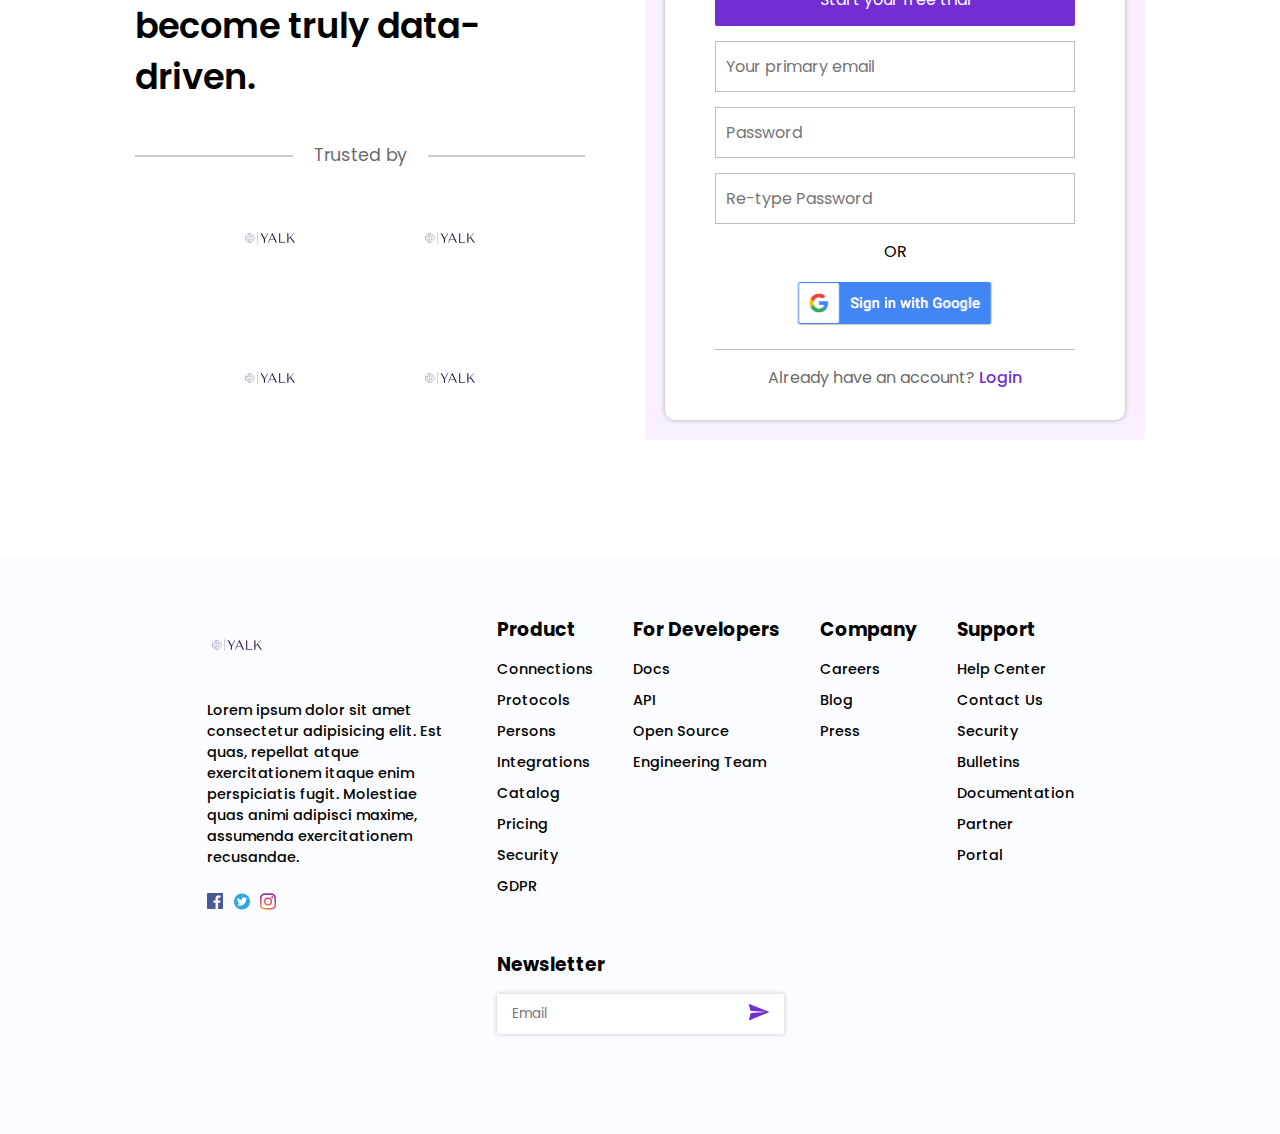
==== commit 1b13abec: "user interface updated" ====
--- a/index.html
+++ b/index.html
@@ -26,7 +26,7 @@
           <nav aria-label="Navbar">
             <div class="navbar-container p-15">
               <a href="./index.html">
-                <img src="./images/Logo.png" alt="logo" class="logo nav-logo" />
+                <img  src="./images/Logo.png" alt="logo" class="logo nav-logo" />
               </a>
              
               <div class="toggle-bar">
@@ -35,11 +35,11 @@
               <div class="nav-elements">
                 <ul class="grow-list">
                   <li class="list-item"><a href="./Components/BusinessAnalysis.html">BusinessAnalysis</a></li>
-                  <li class="list-item"><a href="">CheckIn</a></li>
-                  <li class="list-item"><a href="">Comprehensive</a></li>
-                  <li class="list-item"><a href="">RatingAnalysis</a></li>
-                  <li class="list-item"><a href="">ReviewAnalysis</a></li>
-                  <li class="list-item"><a href="">UserAnalysis</a></li>
+                  <li class="list-item"><a href="./Components/checkIn.html">CheckIn</a></li>
+                  <li class="list-item"><a href="./Components/Comprehensive.html">Comprehensive</a></li>
+                  <li class="list-item"><a href="./Components/rating.html">RatingAnalysis</a></li>
+                  <li class="list-item"><a href="./Components/review.html">ReviewAnalysis</a></li>
+                  <li class="list-item"><a href="./Components/user.html">UserAnalysis</a></li>
                 </ul>
               </div>
             </div>
--- a/CSS/style.css
+++ b/CSS/style.css
@@ -773,3 +773,9 @@
     padding-bottom: 100px;
   }
 }
+.copyright{
+  display: flex;
+  justify-content: center;
+  font-size: 16px;
+  font-weight:normal;
+}
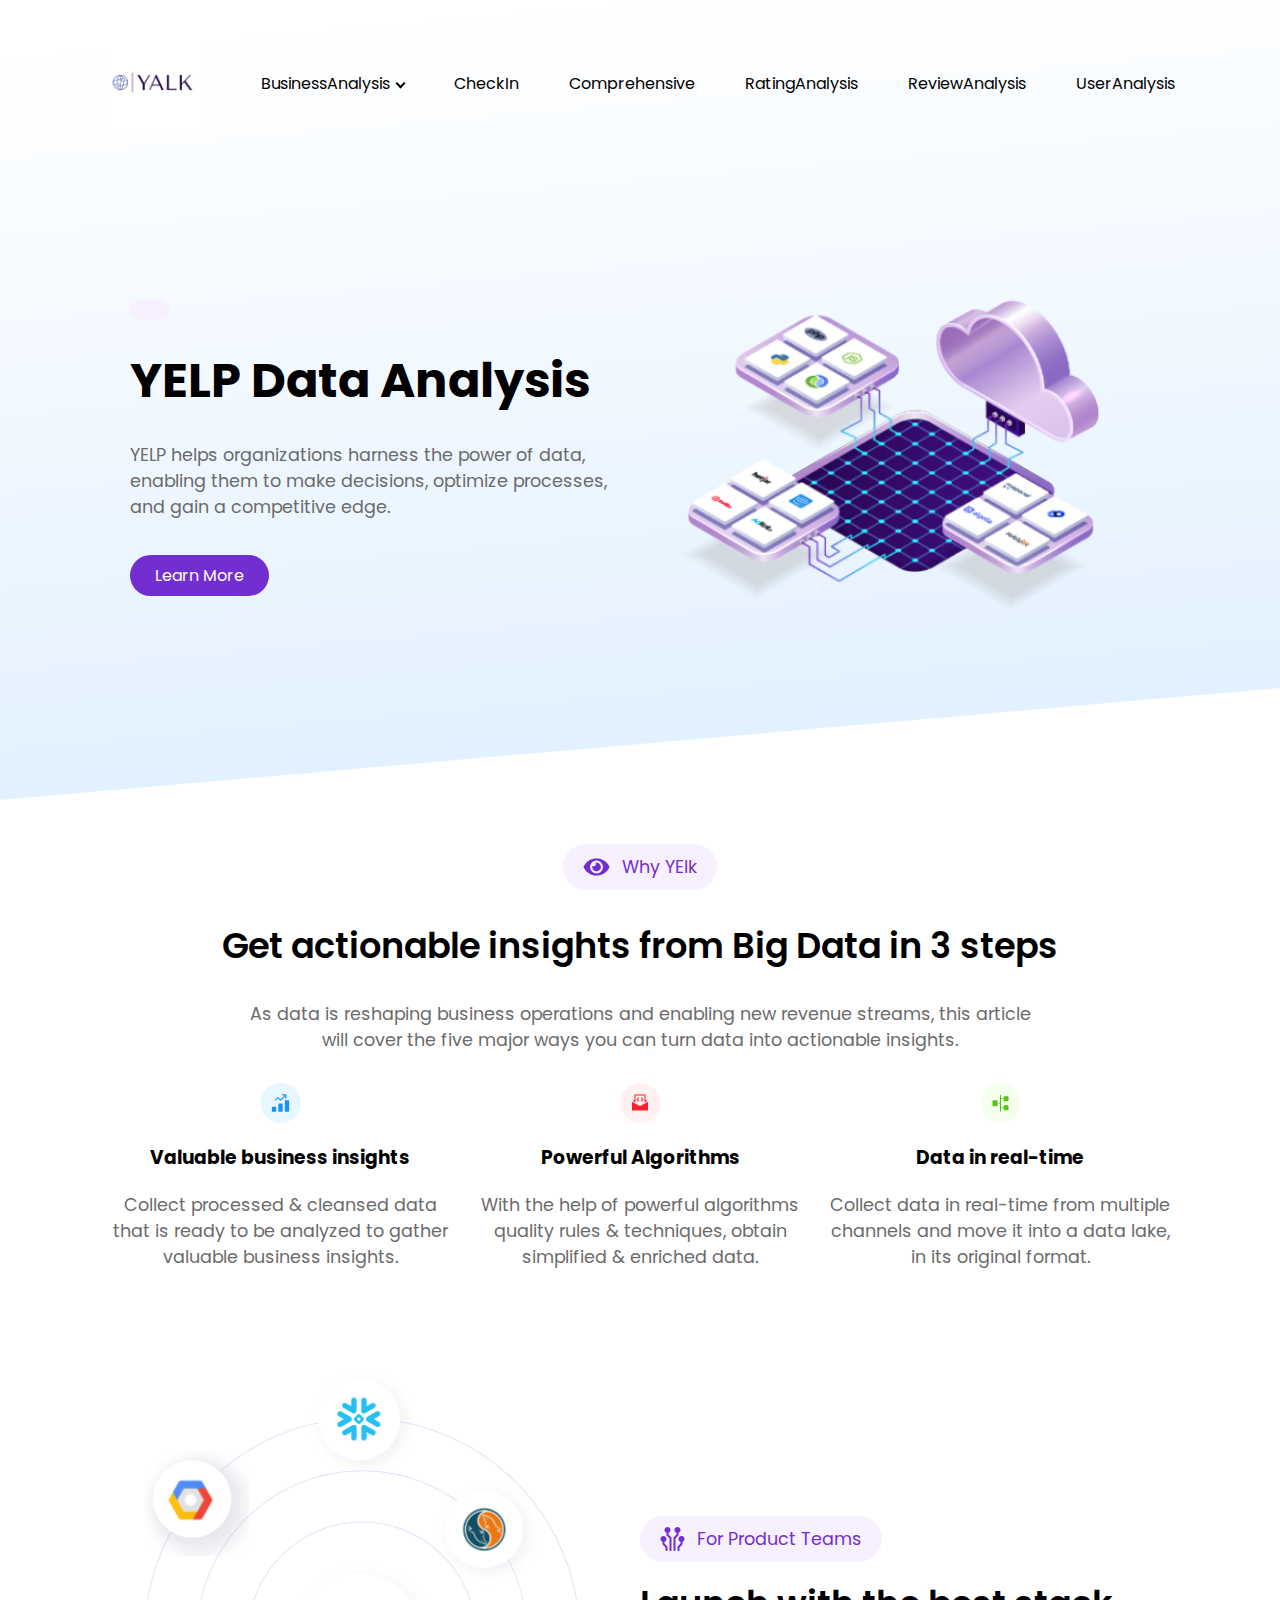
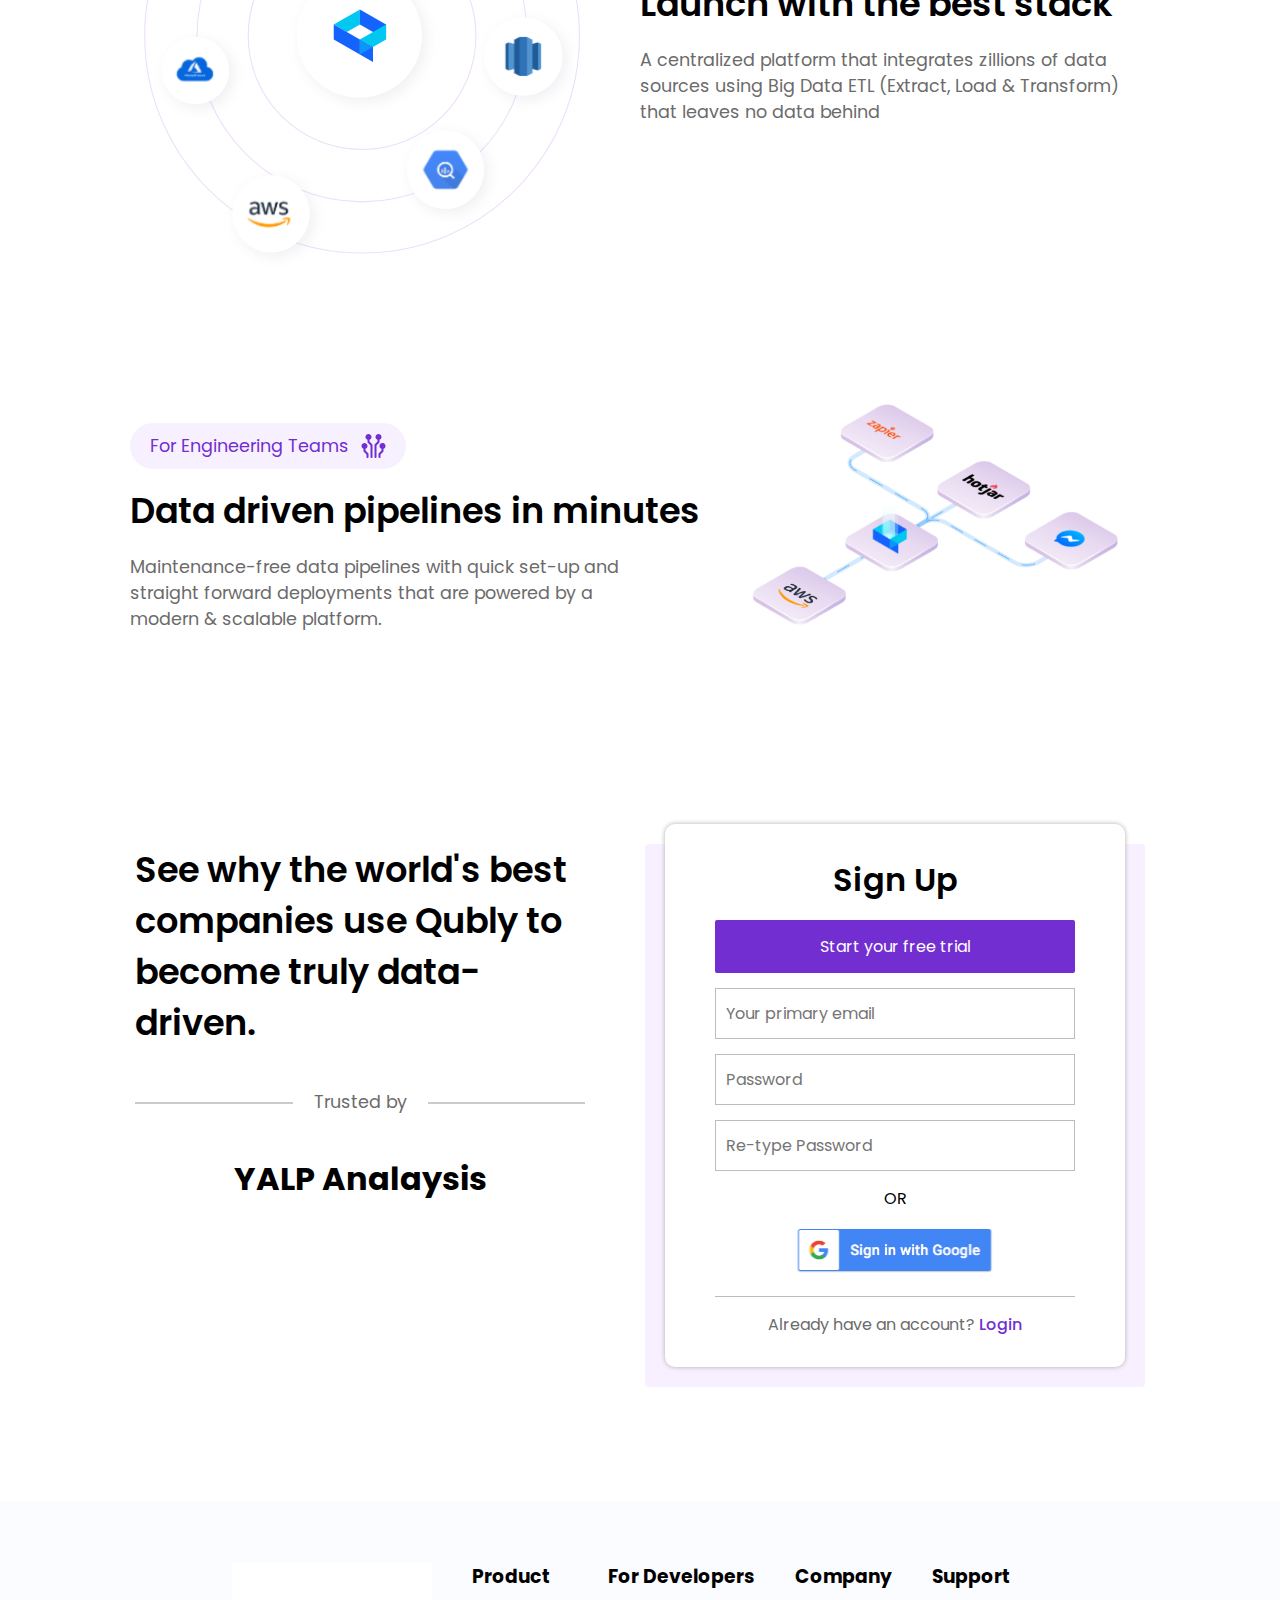
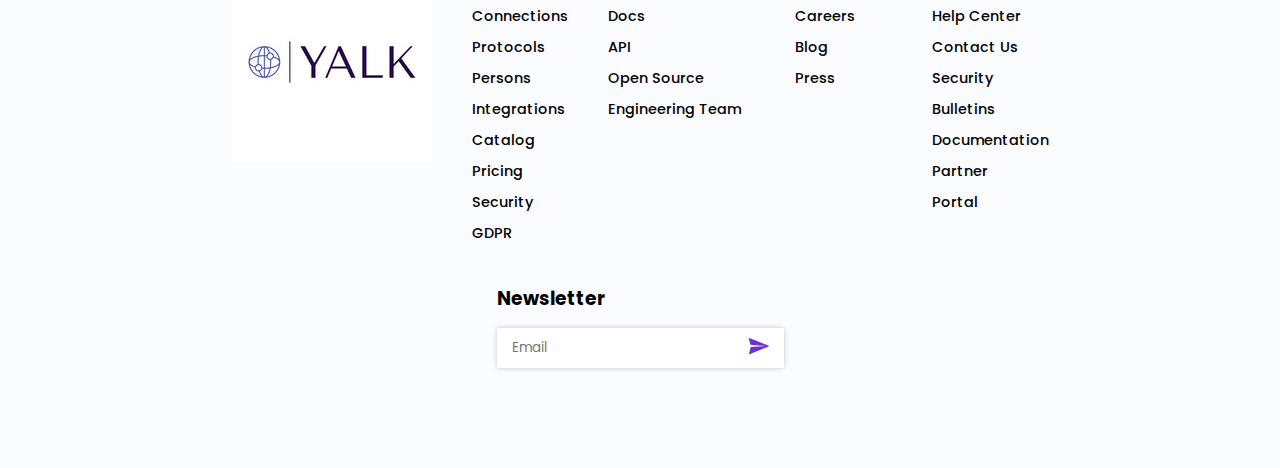
==== commit 876a915d: "final user interface updated" ====
--- a/index.html
+++ b/index.html
@@ -26,7 +26,7 @@
           <nav aria-label="Navbar">
             <div class="navbar-container p-15">
               <a href="./index.html">
-                <img  src="./images/Logo.png" alt="logo" class="logo nav-logo" />
+                <img  src="./images/Preview.png" alt="logo" class="logo nav-logo" />
               </a>
              
               <div class="toggle-bar">
@@ -50,15 +50,15 @@
               <div class="version highlight">
               </div>
               <h1 class="hero-heading">
-                <span>Your data with</span> real-time analytics
+                YELP Data Analysis
               </h1>
               <p class="hero-description">
                 <span
-                  >Harness the potential of Big Data Analytics & Cloud Services </span
-                >and become a data-driven organization with Needle tail
+                  >YELP helps organizations harness the power of data, enabling them to make decisions,  </span
+                >optimize processes, and gain a competitive edge.
               </p>
               <div class="hero-btn-container">
-                <button class="customize-btn hero-btn-1">Learn More </button>
+                <a href="https://65f48570cac913030052f859--zesty-manatee-898045.netlify.app/"> <button class="customize-btn hero-btn-1">Learn More </button> </a>
               </div>
             </div>
             <img src="./images/image 1.png" alt="hero-image" class="hero-img" />
@@ -72,15 +72,13 @@
           <div class="mid-top">
             <div class="highlight">
               <img src="./images/Icon awesome-eye.png" alt="eyeImage" />
-              <span>Why Qubly</span>
+              <span>Why YElk</span>
             </div>
             <h2 class="mid-heading">
               Get actionable insights from Big Data in 3 steps
             </h2>
             <p class="mid-description">
-              Lorem ipsum dolor sit amet consectetur adipisicing elit.
-              Cupiditate iusto modi tenetur doloribus itaque, similique minima
-              dolor, veritatis voluptatibus nemo provident ea est eum voluptas.
+              As data is reshaping business operations and enabling new revenue streams, this article will cover the five major ways you can turn data into actionable insights.
             </p>
           </div>
 
@@ -166,31 +164,6 @@
         </div>
       </main>
 
-      <!-- CTO -->
-      <section class="cto-section">
-        <div class="cto-container p-15">
-          <div class="cto-profile">
-            <p class="cto-description">
-              <span
-                >"What I love about SullivanAnalytics is the easy way we can
-                collaborate even if </span
-              >there is a lot of people involved in the process"
-            </p>
-            <img src="./images/Profile.svg" alt="profileImage" />
-            <div class="profile-details">
-              <h3 class="profile">Rowan Sullivan</h3>
-              <span class="profile">CTO @ SullivanAnalytics</span>
-            </div>
-          </div>
-          <div class="logo-container">
-            <img src="./images/Logo.png" alt="" class="logo mid-logo" />
-            <img src="./images/Logo.png" alt="" class="logo mid-logo" />
-            <img src="./images/Logo.png" alt="" class="logo mid-logo" />
-            <img src="./images/Logo.png" alt="" class="logo mid-logo" />
-            <img src="./images/Logo.png" alt="" class="logo mid-logo" />
-          </div>
-        </div>
-      </section>
 
       <!-- Mid Bottom -->
       <section class="mid-bottom">
@@ -202,10 +175,7 @@
             </h2>
             <p>Trusted by</p>
             <div class="mid-bottom-logo-container">
-              <img src="./images/Logo.png" alt="" class="logo" />
-              <img src="./images/Logo.png" alt="" class="logo" />
-              <img src="./images/Logo.png" alt="" class="logo" />
-              <img src="./images/Logo.png" alt="" class="logo" />
+              <h1>YALP Analaysis</h1>
             </div>
           </div>
           <div class="sign-up">
@@ -250,15 +220,10 @@
           <div class="footer-logo-container">
             <img src="./images/Logo.png" alt="logo" class="logo footer-logo" />
             <p>
-              Lorem ipsum dolor sit amet consectetur adipisicing elit. Est quas,
-              repellat atque exercitationem itaque enim perspiciatis fugit.
-              Molestiae quas animi adipisci maxime, assumenda exercitationem
-              recusandae.
+              
             </p>
             <div class="social-media">
-              <img src="./images/facebook-icon.svg" alt="Facebook" />
-              <img src="./images/twitter-3.svg" alt="Twitter" />
-              <img src="./images/instagram-2016.svg" alt="Instagram" />
+              
             </div>
           </div>
           <div class="footer-list-container">
--- a/CSS/style.css
+++ b/CSS/style.css
@@ -6,11 +6,21 @@
   box-sizing: border-box;
   font-family: "Poppins", sans-serif;
 }
-
+.bussnes_heading{
+  font-weight: bold;
+  padding: 20px;
+  color: #000000;
+}
+.bussnes_heading:hover{
+  color: red;
+}
 html {
   scroll-behavior: smooth;
 }
-
+.nav-logo{
+  height: 100px;
+  padding-top: 5px;
+}
 .wrapper-container {
   overflow-x: hidden;
   background-color: #ffffff;
